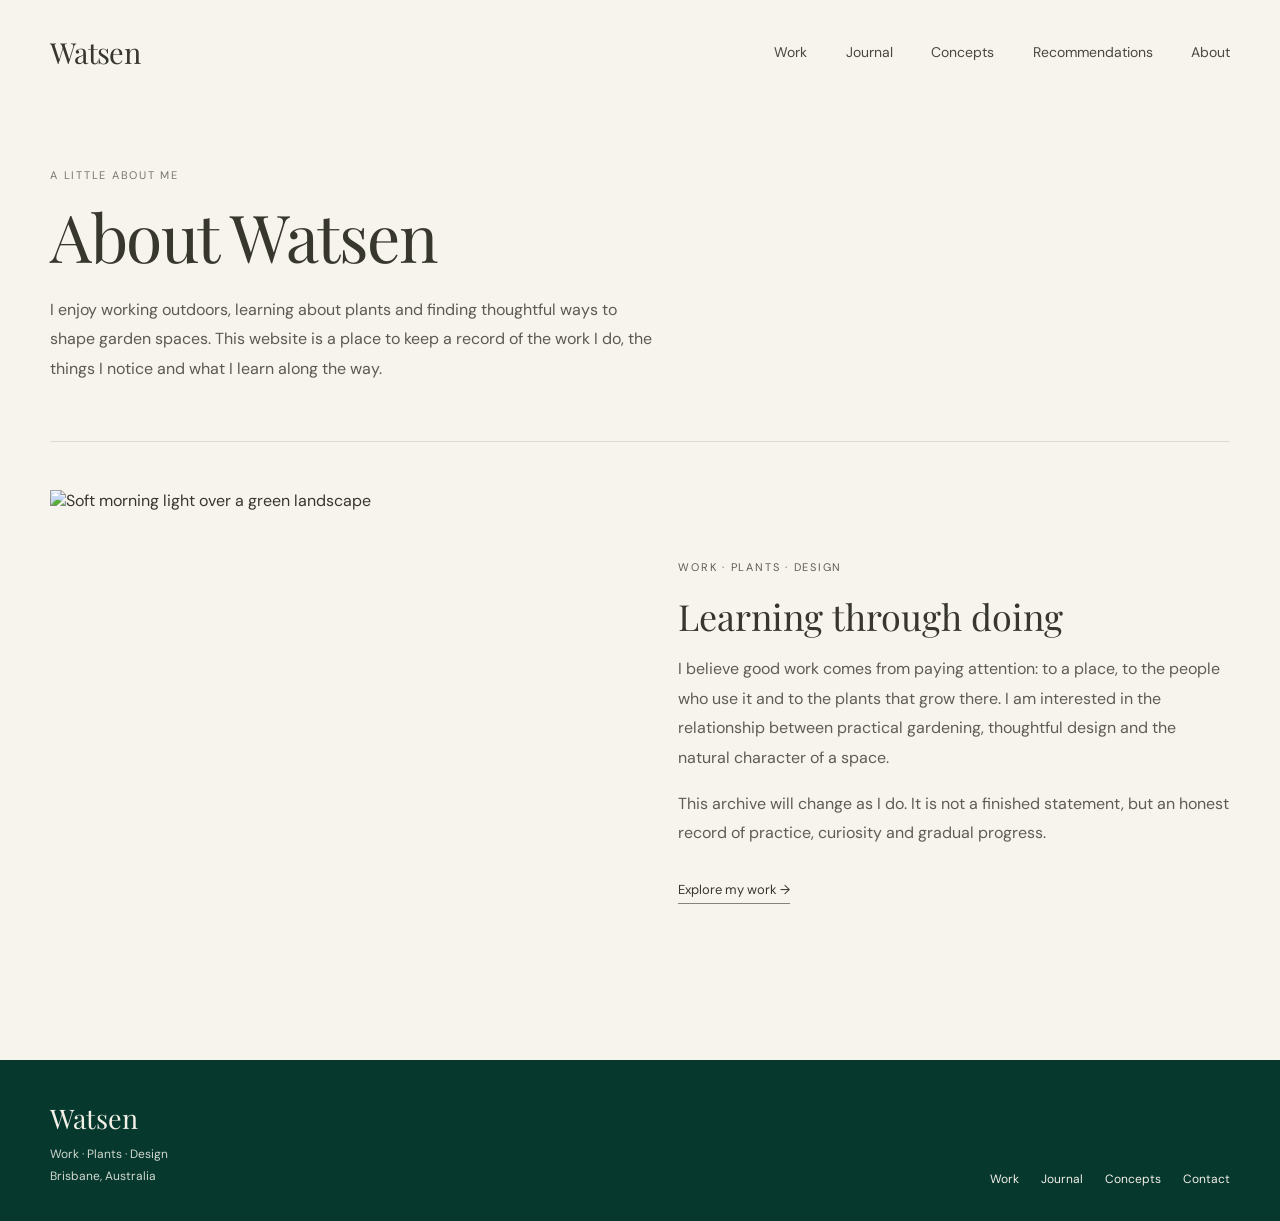
==== about.html @ db9ca855 "Add about page prototype" ====
<!doctype html><html lang="en"><head><meta charset="utf-8"><meta name="viewport" content="width=device-width,initial-scale=1"><title>About — Watsen</title><link href="https://fonts.googleapis.com/css2?family=DM+Sans:wght@400;500&family=Playfair+Display:wght@400;500&display=swap" rel="stylesheet"><link rel="stylesheet" href="styles/site.css"></head><body><header class="shell header"><a class="brand" href="index.html">Watsen</a><nav class="nav"><a href="work.html">Work</a><a href="journal.html">Journal</a><a href="concepts.html">Concepts</a><a href="recommendations.html">Recommendations</a><a href="about.html">About</a></nav></header><main><section class="shell page-intro"><p class="eyebrow">A little about me</p><h1 class="page-title">About Watsen</h1><p class="intro-copy">I enjoy working outdoors, learning about plants and finding thoughtful ways to shape garden spaces. This website is a place to keep a record of the work I do, the things I notice and what I learn along the way.</p></section><section class="shell section"><div class="feature-row"><img src="https://images.unsplash.com/photo-1470252649378-9c29740c9fa8?auto=format&fit=crop&w=1200&q=85" alt="Soft morning light over a green landscape"><div class="feature-copy"><p class="eyebrow">Work · Plants · Design</p><h2>Learning through doing</h2><p>I believe good work comes from paying attention: to a place, to the people who use it and to the plants that grow there. I am interested in the relationship between practical gardening, thoughtful design and the natural character of a space.</p><p>This archive will change as I do. It is not a finished statement, but an honest record of practice, curiosity and gradual progress.</p><a class="text-arrow" href="work.html">Explore my work →</a></div></div></section></main><footer class="footer"><div class="shell footer-inner"><div><p class="footer-brand">Watsen</p><p class="footer-note">Work · Plants · Design</p><p class="footer-meta">Brisbane, Australia</p></div><div class="footer-links"><a href="work.html">Work</a><a href="journal.html">Journal</a><a href="concepts.html">Concepts</a><a href="contact.html">Contact</a></div></div></footer></body></html>
---- styles/site.css ----
:root{--paper:#f7f4ee;--ink:#37372e;--muted:#77766d;--line:#dedbd2;--forest:#07382d;--serif:"Playfair Display",Georgia,serif;--sans:"DM Sans",Arial,sans-serif;--width:1180px}
*{box-sizing:border-box}html{scroll-behavior:smooth}body{margin:0;background:var(--paper);color:var(--ink);font-family:var(--sans);-webkit-font-smoothing:antialiased}a{color:inherit;text-decoration:none}a:focus-visible{outline:2px solid var(--forest);outline-offset:5px}img{display:block;max-width:100%;object-fit:cover}.shell{width:min(calc(100% - 80px),var(--width));margin:auto}.header{min-height:104px;display:flex;align-items:center;justify-content:space-between;gap:28px}.brand{font:400 29px var(--serif);letter-spacing:-.7px}.nav{display:flex;gap:clamp(18px,3vw,42px);font-size:14px;color:#48483f}.nav a:hover,.quiet-link:hover{opacity:.6}.page-intro{padding:64px 0 58px;border-bottom:1px solid var(--line)}.eyebrow{margin:0 0 18px;color:var(--muted);font-size:11px;letter-spacing:.16em;text-transform:uppercase}.page-title{margin:0;font:400 clamp(42px,6vw,66px)/1.1 var(--serif);letter-spacing:-1.5px}.intro-copy{max-width:610px;margin:22px 0 0;color:#5b5a52;font-size:16px;line-height:1.85}.section{padding:48px 0 90px}.section-head{display:flex;justify-content:space-between;align-items:end;gap:20px;margin-bottom:28px}.section-title{margin:0;font:400 32px var(--serif)}.quiet-link{font-size:13px}.entry-list{display:grid;grid-template-columns:repeat(2,minmax(0,1fr));column-gap:42px;row-gap:52px}.entry{min-width:0}.entry img{width:100%;aspect-ratio:1.55; margin-bottom:17px}.meta{margin:0 0 10px;color:var(--muted);font-size:11px;letter-spacing:.12em;text-transform:uppercase}.entry h2,.entry h3{margin:0 0 9px;font:400 25px var(--serif)}.entry p:not(.meta){margin:0;color:#626158;font-size:14px;line-height:1.75;max-width:560px}.text-arrow{display:inline-block;margin-top:17px;padding-bottom:5px;border-bottom:1px solid #858378;font-size:13px}.footer{padding:40px 0 34px;background:var(--forest);color:#f3f0e8}.footer-inner{display:flex;justify-content:space-between;align-items:flex-end;gap:30px}.footer-brand{margin:0 0 8px;font:400 27px var(--serif)}.footer-note,.footer-meta{margin:0;color:#d0d8d0;font-size:12px;line-height:1.8}.footer-links{display:flex;gap:22px;flex-wrap:wrap;font-size:12px}.feature-row{display:grid;grid-template-columns:1fr 1fr;gap:clamp(30px,6vw,80px);align-items:center}.feature-row img{width:100%;aspect-ratio:1.15}.feature-copy p{color:#5e5d54;line-height:1.85}.feature-copy h2{font:400 36px/1.2 var(--serif);margin:0 0 16px}.detail-body{max-width:760px;margin:40px auto 0}.detail-body p{font-size:16px;line-height:1.95;color:#55544c}.detail-image{width:100%;max-height:580px;aspect-ratio:1.7;margin-top:34px}.quote-list{max-width:850px;margin:0 auto}.quote{padding:30px 0;border-bottom:1px solid var(--line)}.quote blockquote{margin:0;font:400 24px/1.55 var(--serif)}.quote cite{display:block;margin-top:16px;color:var(--muted);font:normal 12px var(--sans)}.form-wrap{max-width:680px}.field{display:block;margin:0 0 22px}.field span{display:block;margin-bottom:9px;font-size:13px}.field input,.field textarea,.field select{width:100%;padding:14px 15px;border:1px solid #d6d2c9;border-radius:2px;background:#fbfaf7;color:var(--ink);font:14px var(--sans)}.field textarea{min-height:150px;resize:vertical}.button{display:inline-block;padding:14px 22px;border:0;background:var(--forest);color:white;font:13px var(--sans);cursor:pointer}.note{color:var(--muted);font-size:12px;line-height:1.7}.timeline{max-width:820px}.timeline-item{display:grid;grid-template-columns:150px 1fr;gap:24px;padding:25px 0;border-bottom:1px solid var(--line)}.timeline-item time{color:var(--muted);font-size:12px}.timeline-item h3{margin:0 0 8px;font:400 24px var(--serif)}.timeline-item p{margin:0;color:#5f5e55;font-size:14px;line-height:1.7}
@media(max-width:760px){.shell{width:calc(100% - 40px)}.header{min-height:90px;align-items:flex-start;justify-content:center;flex-direction:column;gap:12px}.brand{font-size:26px}.nav{width:100%;overflow-x:auto;white-space:nowrap;padding-bottom:5px;font-size:12px;gap:19px}.page-intro{padding:46px 0 38px}.intro-copy{font-size:15px}.section{padding:34px 0 60px}.entry-list{grid-template-columns:1fr;row-gap:36px}.feature-row{grid-template-columns:1fr;gap:24px}.feature-copy h2{font-size:30px}.footer-inner{align-items:flex-start;flex-direction:column}.timeline-item{grid-template-columns:1fr;gap:8px}.quote blockquote{font-size:21px}}
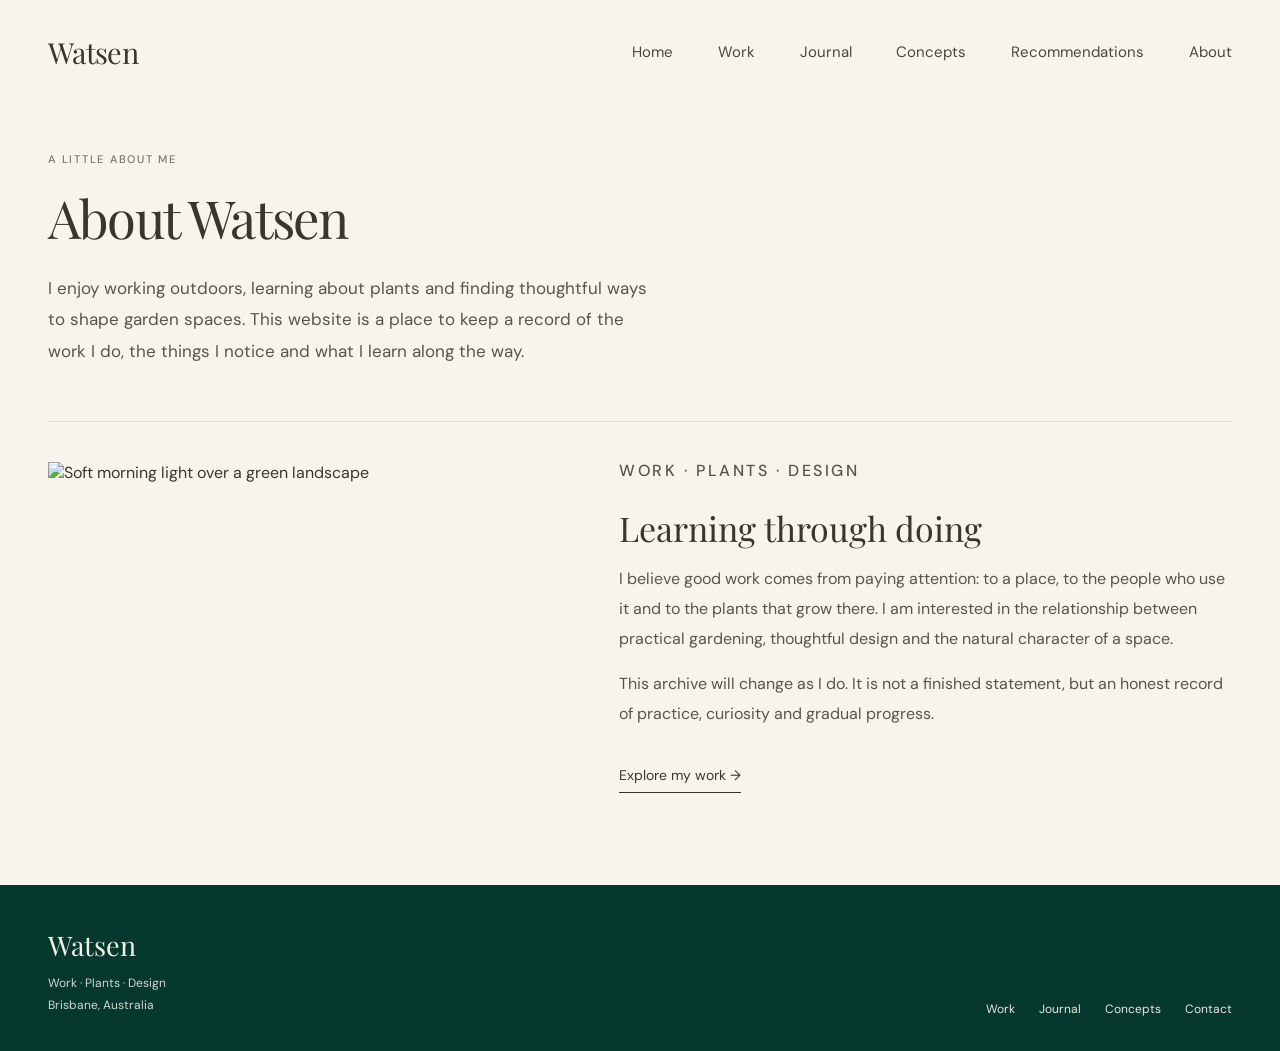
==== commit e83cb17c: "Add Home navigation link" ====
--- a/about.html
+++ b/about.html
@@ -1 +1 @@
-<!doctype html><html lang="en"><head><meta charset="utf-8"><meta name="viewport" content="width=device-width,initial-scale=1"><title>About — Watsen</title><link href="https://fonts.googleapis.com/css2?family=DM+Sans:wght@400;500&family=Playfair+Display:wght@400;500&display=swap" rel="stylesheet"><link rel="stylesheet" href="styles/site.css"></head><body><header class="shell header"><a class="brand" href="index.html">Watsen</a><nav class="nav"><a href="work.html">Work</a><a href="journal.html">Journal</a><a href="concepts.html">Concepts</a><a href="recommendations.html">Recommendations</a><a href="about.html">About</a></nav></header><main><section class="shell page-intro"><p class="eyebrow">A little about me</p><h1 class="page-title">About Watsen</h1><p class="intro-copy">I enjoy working outdoors, learning about plants and finding thoughtful ways to shape garden spaces. This website is a place to keep a record of the work I do, the things I notice and what I learn along the way.</p></section><section class="shell section"><div class="feature-row"><img src="https://images.unsplash.com/photo-1470252649378-9c29740c9fa8?auto=format&fit=crop&w=1200&q=85" alt="Soft morning light over a green landscape"><div class="feature-copy"><p class="eyebrow">Work · Plants · Design</p><h2>Learning through doing</h2><p>I believe good work comes from paying attention: to a place, to the people who use it and to the plants that grow there. I am interested in the relationship between practical gardening, thoughtful design and the natural character of a space.</p><p>This archive will change as I do. It is not a finished statement, but an honest record of practice, curiosity and gradual progress.</p><a class="text-arrow" href="work.html">Explore my work →</a></div></div></section></main><footer class="footer"><div class="shell footer-inner"><div><p class="footer-brand">Watsen</p><p class="footer-note">Work · Plants · Design</p><p class="footer-meta">Brisbane, Australia</p></div><div class="footer-links"><a href="work.html">Work</a><a href="journal.html">Journal</a><a href="concepts.html">Concepts</a><a href="contact.html">Contact</a></div></div></footer></body></html>+<!doctype html><html lang="en"><head><meta charset="utf-8"><meta name="viewport" content="width=device-width,initial-scale=1"><title>About — Watsen</title><link href="https://fonts.googleapis.com/css2?family=DM+Sans:wght@400;500&family=Playfair+Display:wght@400;500&display=swap" rel="stylesheet"><link rel="stylesheet" href="styles/site.css"></head><body><header class="shell header"><a class="brand" href="index.html">Watsen</a><nav class="nav"><a href="index.html">Home</a><a href="work.html">Work</a><a href="journal.html">Journal</a><a href="concepts.html">Concepts</a><a href="recommendations.html">Recommendations</a><a href="about.html">About</a></nav></header><main><section class="shell page-intro"><p class="eyebrow">A little about me</p><h1 class="page-title">About Watsen</h1><p class="intro-copy">I enjoy working outdoors, learning about plants and finding thoughtful ways to shape garden spaces. This website is a place to keep a record of the work I do, the things I notice and what I learn along the way.</p></section><section class="shell section"><div class="feature-row"><img src="https://images.unsplash.com/photo-1470252649378-9c29740c9fa8?auto=format&fit=crop&w=1200&q=85" alt="Soft morning light over a green landscape"><div class="feature-copy"><p class="eyebrow">Work · Plants · Design</p><h2>Learning through doing</h2><p>I believe good work comes from paying attention: to a place, to the people who use it and to the plants that grow there. I am interested in the relationship between practical gardening, thoughtful design and the natural character of a space.</p><p>This archive will change as I do. It is not a finished statement, but an honest record of practice, curiosity and gradual progress.</p><a class="text-arrow" href="work.html">Explore my work →</a></div></div></section></main><footer class="footer"><div class="shell footer-inner"><div><p class="footer-brand">Watsen</p><p class="footer-note">Work · Plants · Design</p><p class="footer-meta">Brisbane, Australia</p></div><div class="footer-links"><a href="work.html">Work</a><a href="journal.html">Journal</a><a href="concepts.html">Concepts</a><a href="contact.html">Contact</a></div></div></footer></body></html>
--- a/styles/site.css
+++ b/styles/site.css
@@ -1,3 +1,14 @@
-:root{--paper:#f7f4ee;--ink:#37372e;--muted:#77766d;--line:#dedbd2;--forest:#07382d;--serif:"Playfair Display",Georgia,serif;--sans:"DM Sans",Arial,sans-serif;--width:1180px}
-*{box-sizing:border-box}html{scroll-behavior:smooth}body{margin:0;background:var(--paper);color:var(--ink);font-family:var(--sans);-webkit-font-smoothing:antialiased}a{color:inherit;text-decoration:none}a:focus-visible{outline:2px solid var(--forest);outline-offset:5px}img{display:block;max-width:100%;object-fit:cover}.shell{width:min(calc(100% - 80px),var(--width));margin:auto}.header{min-height:104px;display:flex;align-items:center;justify-content:space-between;gap:28px}.brand{font:400 29px var(--serif);letter-spacing:-.7px}.nav{display:flex;gap:clamp(18px,3vw,42px);font-size:14px;color:#48483f}.nav a:hover,.quiet-link:hover{opacity:.6}.page-intro{padding:64px 0 58px;border-bottom:1px solid var(--line)}.eyebrow{margin:0 0 18px;color:var(--muted);font-size:11px;letter-spacing:.16em;text-transform:uppercase}.page-title{margin:0;font:400 clamp(42px,6vw,66px)/1.1 var(--serif);letter-spacing:-1.5px}.intro-copy{max-width:610px;margin:22px 0 0;color:#5b5a52;font-size:16px;line-height:1.85}.section{padding:48px 0 90px}.section-head{display:flex;justify-content:space-between;align-items:end;gap:20px;margin-bottom:28px}.section-title{margin:0;font:400 32px var(--serif)}.quiet-link{font-size:13px}.entry-list{display:grid;grid-template-columns:repeat(2,minmax(0,1fr));column-gap:42px;row-gap:52px}.entry{min-width:0}.entry img{width:100%;aspect-ratio:1.55; margin-bottom:17px}.meta{margin:0 0 10px;color:var(--muted);font-size:11px;letter-spacing:.12em;text-transform:uppercase}.entry h2,.entry h3{margin:0 0 9px;font:400 25px var(--serif)}.entry p:not(.meta){margin:0;color:#626158;font-size:14px;line-height:1.75;max-width:560px}.text-arrow{display:inline-block;margin-top:17px;padding-bottom:5px;border-bottom:1px solid #858378;font-size:13px}.footer{padding:40px 0 34px;background:var(--forest);color:#f3f0e8}.footer-inner{display:flex;justify-content:space-between;align-items:flex-end;gap:30px}.footer-brand{margin:0 0 8px;font:400 27px var(--serif)}.footer-note,.footer-meta{margin:0;color:#d0d8d0;font-size:12px;line-height:1.8}.footer-links{display:flex;gap:22px;flex-wrap:wrap;font-size:12px}.feature-row{display:grid;grid-template-columns:1fr 1fr;gap:clamp(30px,6vw,80px);align-items:center}.feature-row img{width:100%;aspect-ratio:1.15}.feature-copy p{color:#5e5d54;line-height:1.85}.feature-copy h2{font:400 36px/1.2 var(--serif);margin:0 0 16px}.detail-body{max-width:760px;margin:40px auto 0}.detail-body p{font-size:16px;line-height:1.95;color:#55544c}.detail-image{width:100%;max-height:580px;aspect-ratio:1.7;margin-top:34px}.quote-list{max-width:850px;margin:0 auto}.quote{padding:30px 0;border-bottom:1px solid var(--line)}.quote blockquote{margin:0;font:400 24px/1.55 var(--serif)}.quote cite{display:block;margin-top:16px;color:var(--muted);font:normal 12px var(--sans)}.form-wrap{max-width:680px}.field{display:block;margin:0 0 22px}.field span{display:block;margin-bottom:9px;font-size:13px}.field input,.field textarea,.field select{width:100%;padding:14px 15px;border:1px solid #d6d2c9;border-radius:2px;background:#fbfaf7;color:var(--ink);font:14px var(--sans)}.field textarea{min-height:150px;resize:vertical}.button{display:inline-block;padding:14px 22px;border:0;background:var(--forest);color:white;font:13px var(--sans);cursor:pointer}.note{color:var(--muted);font-size:12px;line-height:1.7}.timeline{max-width:820px}.timeline-item{display:grid;grid-template-columns:150px 1fr;gap:24px;padding:25px 0;border-bottom:1px solid var(--line)}.timeline-item time{color:var(--muted);font-size:12px}.timeline-item h3{margin:0 0 8px;font:400 24px var(--serif)}.timeline-item p{margin:0;color:#5f5e55;font-size:14px;line-height:1.7}
-@media(max-width:760px){.shell{width:calc(100% - 40px)}.header{min-height:90px;align-items:flex-start;justify-content:center;flex-direction:column;gap:12px}.brand{font-size:26px}.nav{width:100%;overflow-x:auto;white-space:nowrap;padding-bottom:5px;font-size:12px;gap:19px}.page-intro{padding:46px 0 38px}.intro-copy{font-size:15px}.section{padding:34px 0 60px}.entry-list{grid-template-columns:1fr;row-gap:36px}.feature-row{grid-template-columns:1fr;gap:24px}.feature-copy h2{font-size:30px}.footer-inner{align-items:flex-start;flex-direction:column}.timeline-item{grid-template-columns:1fr;gap:8px}.quote blockquote{font-size:21px}}
+:root{--paper:#f7f4ee;--ink:#37372e;--muted:#77766d;--line:#dedbd2;--forest:#07382d;--serif:"Playfair Display",Georgia,serif;--sans:"DM Sans",Arial,sans-serif;--page-width:1320px}
+*{box-sizing:border-box}html{scroll-behavior:smooth}body{margin:0;background:var(--paper);color:var(--ink);font-family:var(--sans);-webkit-font-smoothing:antialiased}a{color:inherit;text-decoration:none}a:focus-visible{outline:2px solid var(--forest);outline-offset:5px}img{display:block;max-width:100%}
+.shell{width:min(calc(100% - 96px),var(--page-width));margin:0 auto}
+.header{min-height:104px;display:flex;align-items:center;justify-content:space-between;gap:32px}.brand{font-family:var(--serif);font-size:29px;letter-spacing:-.7px;white-space:nowrap}.nav{display:flex;align-items:center;gap:clamp(22px,3.5vw,54px);color:#48483f;font-size:15px}.nav a{transition:opacity .2s ease}.nav a:hover{opacity:.58}
+.page-intro{padding:48px 0 54px;border-bottom:1px solid var(--line)}.eyebrow{margin:0 0 22px;color:var(--muted);font-size:11px;font-weight:500;letter-spacing:.16em;text-transform:uppercase}.page-title{margin:0;font-family:var(--serif);font-size:clamp(42px,4.1vw,62px);font-weight:400;letter-spacing:-1.8px;line-height:1.12}.intro-copy{max-width:610px;margin:26px 0 0;color:#56564d;font-size:17px;line-height:1.85}
+.section{padding:34px 0 92px}.section-head{display:flex;justify-content:space-between;align-items:center;gap:20px;margin-bottom:26px}.section-title{margin:0;font-family:var(--serif);font-size:34px;font-weight:400;letter-spacing:-.6px}.quiet-link{color:#4e4e45;font-size:14px}.entry-list{display:grid;grid-template-columns:repeat(2,minmax(0,1fr));column-gap:46px;row-gap:58px;margin-left:8%}.entry{min-width:0;padding-left:0}.entry img{width:100%;aspect-ratio:1.48;object-fit:cover;margin-bottom:17px}.meta{margin:0 0 17px;color:var(--muted);font-size:11px;letter-spacing:.13em}.entry h2,.entry h3{margin:0 0 10px;font-family:var(--serif);font-size:24px;font-weight:400}.entry p:not(.meta){margin:0;color:#5f5e55;font-size:14px;line-height:1.65;max-width:520px}.text-arrow{display:inline-block;margin-top:22px;padding-bottom:8px;border-bottom:1px solid currentColor;font-size:14px}
+.detail-body{max-width:760px;margin:40px auto 0}.detail-body p{font-size:16px;line-height:1.9;color:#56564d}.detail-body .eyebrow{margin-top:36px}.detail-image{width:100%;max-height:580px;aspect-ratio:1.65;object-fit:cover;margin-top:34px}
+.quote-list{max-width:850px;margin:0 auto}.quote{padding:30px 0;border-bottom:1px solid var(--line)}.quote blockquote{margin:0;font:400 24px/1.55 var(--serif)}.quote cite{display:block;margin-top:16px;color:var(--muted);font:normal 12px var(--sans)}
+.form-wrap{max-width:680px;margin-left:8%}.field{display:block;margin:0 0 22px}.field span{display:block;margin-bottom:9px;font-size:13px}.field input,.field textarea,.field select{width:100%;padding:14px 15px;border:1px solid #d6d2c9;border-radius:2px;background:#fbfaf7;color:var(--ink);font:14px var(--sans)}.field textarea{min-height:150px;resize:vertical}.button{display:inline-block;padding:14px 22px;border:0;background:var(--forest);color:white;font:13px var(--sans);cursor:pointer}.note{color:var(--muted);font-size:12px;line-height:1.7}
+.timeline{max-width:900px;margin-left:15%}.timeline-item{display:grid;grid-template-columns:150px 1fr;gap:24px;padding:25px 0;border-bottom:1px solid var(--line)}.timeline-item time{color:var(--muted);font-size:11px;letter-spacing:.13em}.timeline-item h3{margin:0 0 10px;font:400 24px var(--serif)}.timeline-item p{margin:0;color:#5f5e55;font-size:14px;line-height:1.7}
+.feature-row{display:grid;grid-template-columns:minmax(280px,.88fr) minmax(0,1.12fr);gap:clamp(48px,7vw,104px);align-items:center}.feature-row img{width:100%;aspect-ratio:1.48;object-fit:cover}.feature-copy h2{margin:0;font:400 34px/1.2 var(--serif)}.feature-copy p{color:#56564d;font-size:16px;line-height:1.85}
+.footer{padding:42px 0 34px;background:var(--forest);color:#f3f0e8}.footer-inner{display:flex;align-items:flex-end;justify-content:space-between;gap:32px}.footer-brand{margin:0 0 10px;font:400 27px var(--serif)}.footer-note,.footer-meta{margin:0;color:#d0d8d0;font-size:12px;line-height:1.8}.footer-links{display:flex;gap:24px;flex-wrap:wrap;color:#e6e9e2;font-size:12px}
+@media(max-width:900px){.shell{width:min(calc(100% - 56px),var(--page-width))}.nav{gap:18px;font-size:13px}.entry-list{margin-left:4%;column-gap:28px}.timeline{margin-left:6%}}
+@media(max-width:680px){.shell{width:calc(100% - 40px)}.header{min-height:82px;align-items:flex-start;flex-direction:column;justify-content:center;gap:13px}.brand{font-size:26px}.nav{width:100%;gap:20px;overflow-x:auto;padding-bottom:4px;white-space:nowrap;font-size:12px}.page-intro{padding:42px 0 38px}.page-title{font-size:clamp(42px,12vw,56px)}.intro-copy{margin-top:24px;font-size:15px}.section{padding:24px 0 60px}.section-title{font-size:30px}.entry-list{grid-template-columns:1fr;gap:38px;margin-left:0}.entry img{aspect-ratio:1.48}.feature-row{grid-template-columns:1fr;gap:30px}.feature-copy h2{font-size:30px}.form-wrap,.timeline{margin-left:0}.timeline-item{grid-template-columns:1fr;gap:8px}.quote blockquote{font-size:21px}.footer-inner{align-items:flex-start;flex-direction:column}.footer-links{gap:18px}}
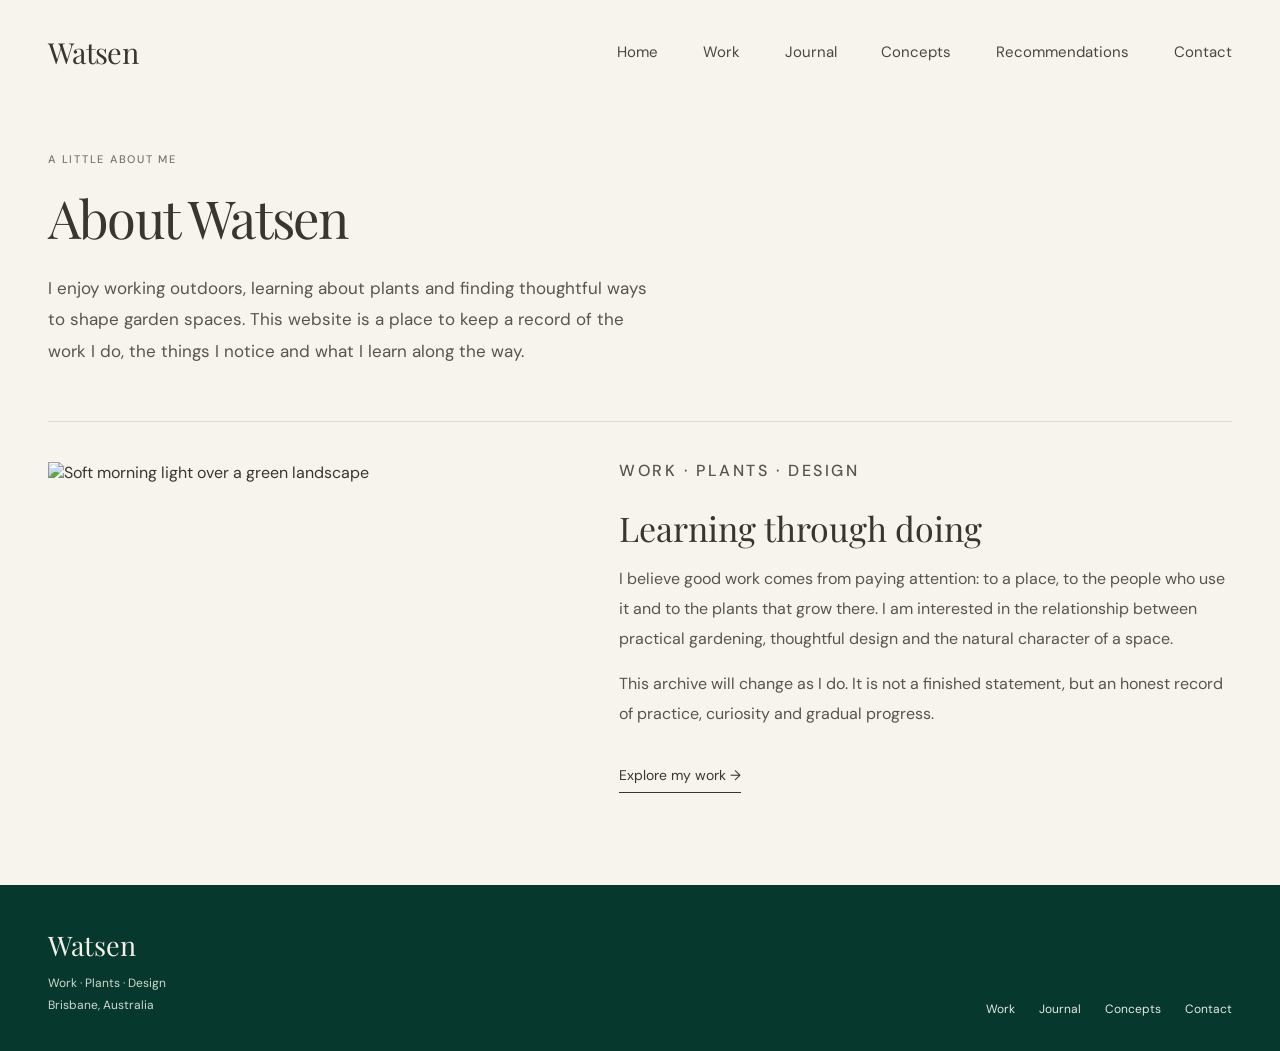
==== commit 8d88098a: "Replace About navigation with Contact" ====
--- a/about.html
+++ b/about.html
@@ -1 +1 @@
-<!doctype html><html lang="en"><head><meta charset="utf-8"><meta name="viewport" content="width=device-width,initial-scale=1"><title>About — Watsen</title><link href="https://fonts.googleapis.com/css2?family=DM+Sans:wght@400;500&family=Playfair+Display:wght@400;500&display=swap" rel="stylesheet"><link rel="stylesheet" href="styles/site.css"></head><body><header class="shell header"><a class="brand" href="index.html">Watsen</a><nav class="nav"><a href="index.html">Home</a><a href="work.html">Work</a><a href="journal.html">Journal</a><a href="concepts.html">Concepts</a><a href="recommendations.html">Recommendations</a><a href="about.html">About</a></nav></header><main><section class="shell page-intro"><p class="eyebrow">A little about me</p><h1 class="page-title">About Watsen</h1><p class="intro-copy">I enjoy working outdoors, learning about plants and finding thoughtful ways to shape garden spaces. This website is a place to keep a record of the work I do, the things I notice and what I learn along the way.</p></section><section class="shell section"><div class="feature-row"><img src="https://images.unsplash.com/photo-1470252649378-9c29740c9fa8?auto=format&fit=crop&w=1200&q=85" alt="Soft morning light over a green landscape"><div class="feature-copy"><p class="eyebrow">Work · Plants · Design</p><h2>Learning through doing</h2><p>I believe good work comes from paying attention: to a place, to the people who use it and to the plants that grow there. I am interested in the relationship between practical gardening, thoughtful design and the natural character of a space.</p><p>This archive will change as I do. It is not a finished statement, but an honest record of practice, curiosity and gradual progress.</p><a class="text-arrow" href="work.html">Explore my work →</a></div></div></section></main><footer class="footer"><div class="shell footer-inner"><div><p class="footer-brand">Watsen</p><p class="footer-note">Work · Plants · Design</p><p class="footer-meta">Brisbane, Australia</p></div><div class="footer-links"><a href="work.html">Work</a><a href="journal.html">Journal</a><a href="concepts.html">Concepts</a><a href="contact.html">Contact</a></div></div></footer></body></html>+<!doctype html><html lang="en"><head><meta charset="utf-8"><meta name="viewport" content="width=device-width,initial-scale=1"><title>About — Watsen</title><link href="https://fonts.googleapis.com/css2?family=DM+Sans:wght@400;500&family=Playfair+Display:wght@400;500&display=swap" rel="stylesheet"><link rel="stylesheet" href="styles/site.css"></head><body><header class="shell header"><a class="brand" href="index.html">Watsen</a><nav class="nav"><a href="index.html">Home</a><a href="work.html">Work</a><a href="journal.html">Journal</a><a href="concepts.html">Concepts</a><a href="recommendations.html">Recommendations</a><a href="contact.html">Contact</a></nav></header><main><section class="shell page-intro"><p class="eyebrow">A little about me</p><h1 class="page-title">About Watsen</h1><p class="intro-copy">I enjoy working outdoors, learning about plants and finding thoughtful ways to shape garden spaces. This website is a place to keep a record of the work I do, the things I notice and what I learn along the way.</p></section><section class="shell section"><div class="feature-row"><img src="https://images.unsplash.com/photo-1470252649378-9c29740c9fa8?auto=format&fit=crop&w=1200&q=85" alt="Soft morning light over a green landscape"><div class="feature-copy"><p class="eyebrow">Work · Plants · Design</p><h2>Learning through doing</h2><p>I believe good work comes from paying attention: to a place, to the people who use it and to the plants that grow there. I am interested in the relationship between practical gardening, thoughtful design and the natural character of a space.</p><p>This archive will change as I do. It is not a finished statement, but an honest record of practice, curiosity and gradual progress.</p><a class="text-arrow" href="work.html">Explore my work →</a></div></div></section></main><footer class="footer"><div class="shell footer-inner"><div><p class="footer-brand">Watsen</p><p class="footer-note">Work · Plants · Design</p><p class="footer-meta">Brisbane, Australia</p></div><div class="footer-links"><a href="work.html">Work</a><a href="journal.html">Journal</a><a href="concepts.html">Concepts</a><a href="contact.html">Contact</a></div></div></footer></body></html>
